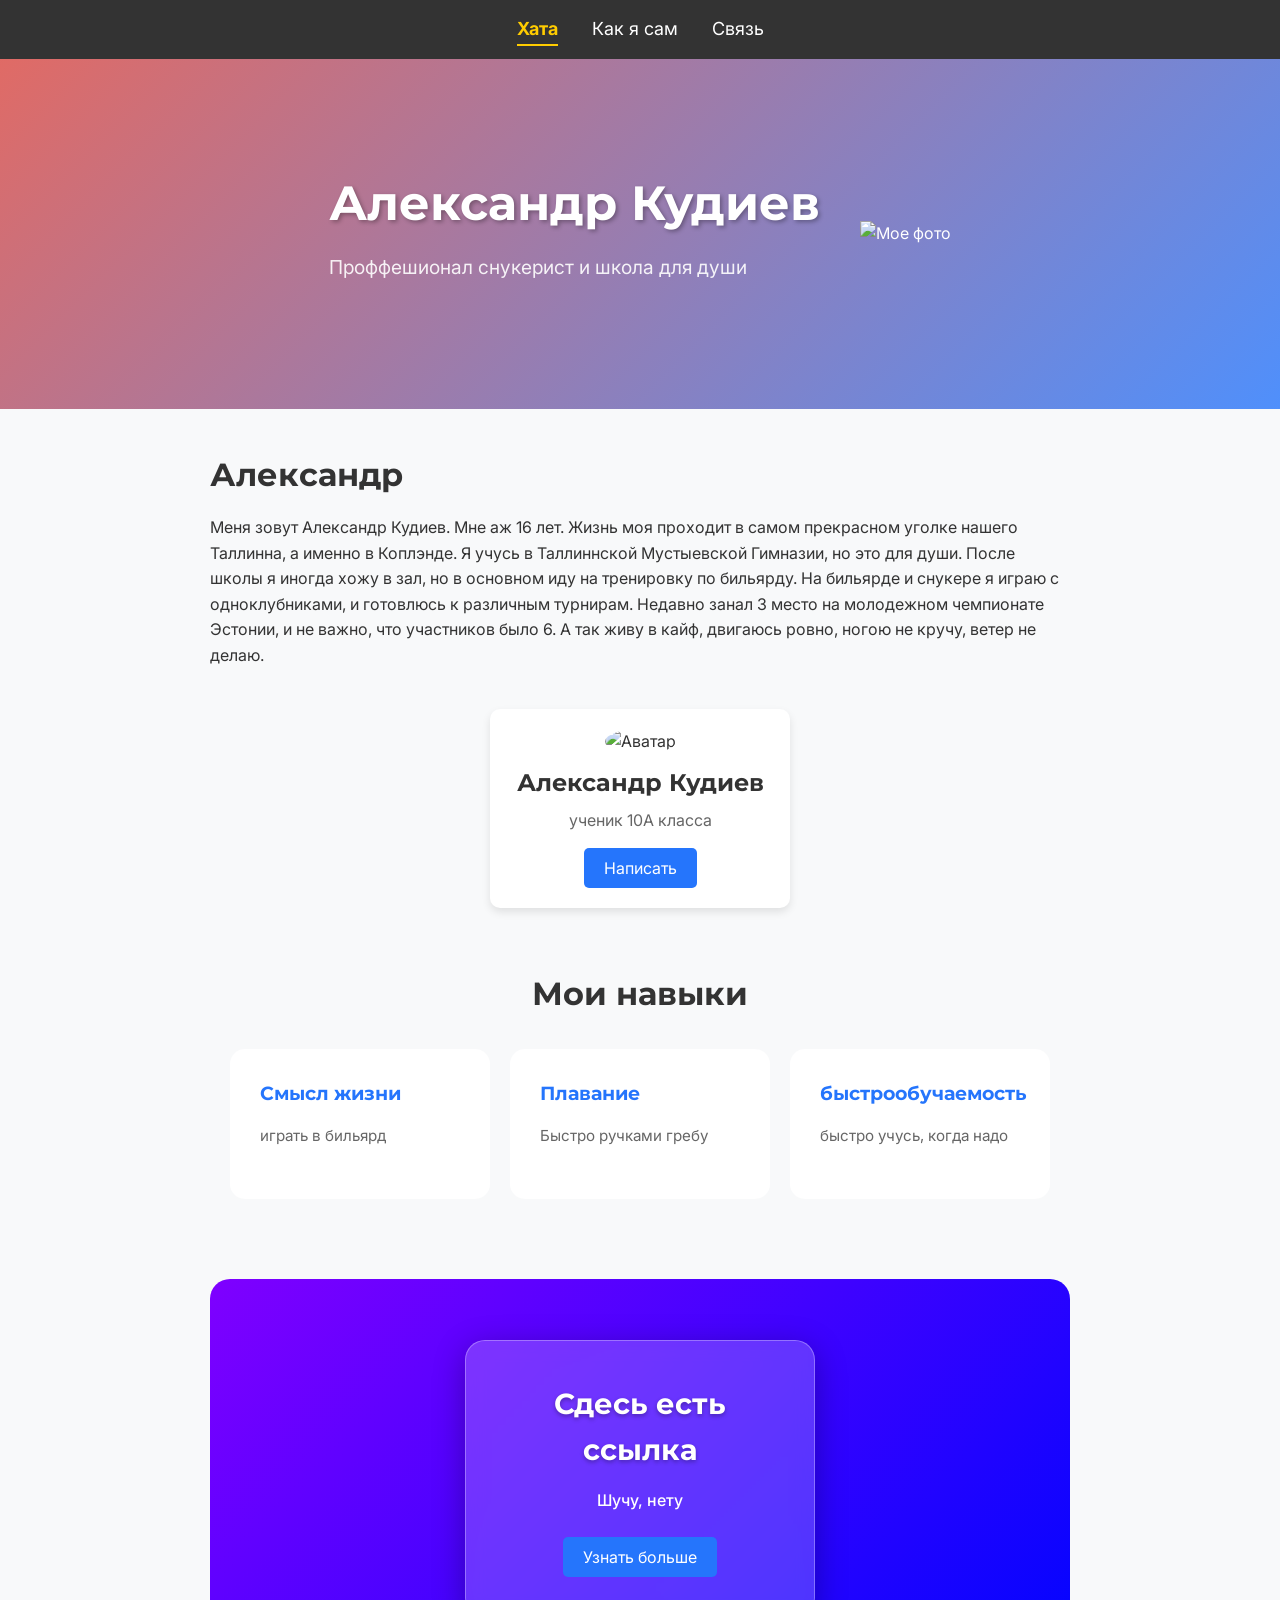
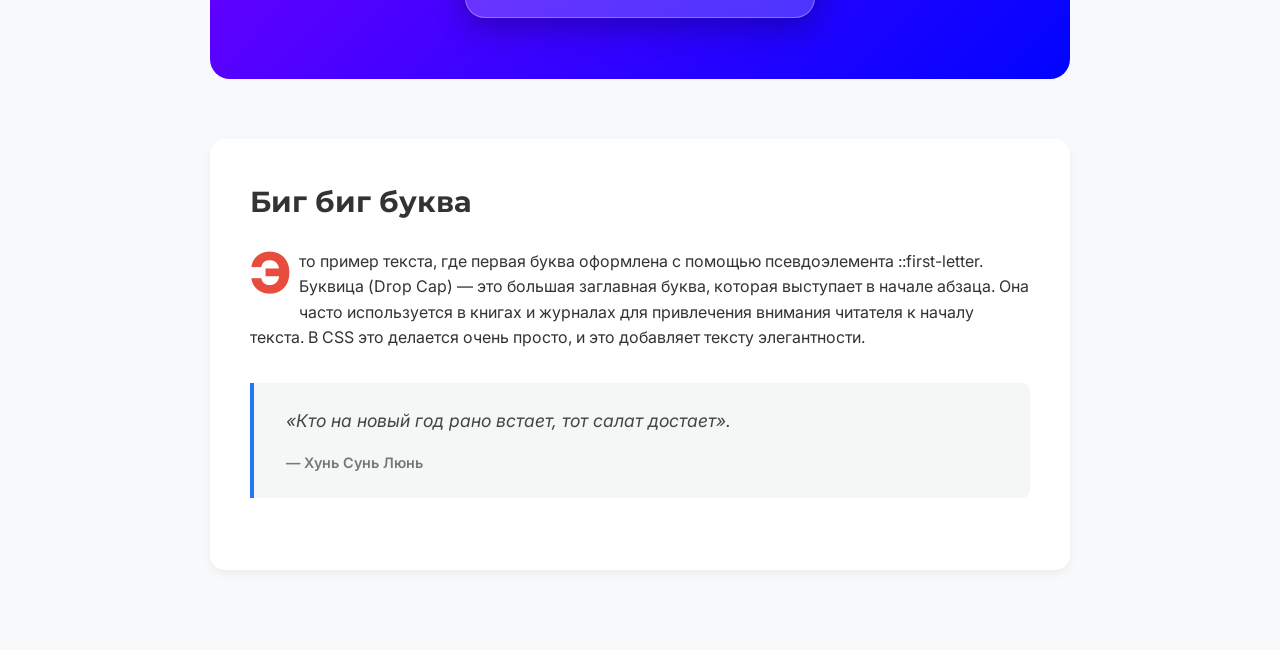
==== domaska/index.html @ 661a5166 "Rename мойсайт.index.html to index.html" ====
<!DOCTYPE html>
<html lang="ru">
<head>
    <meta charset="UTF-8">
    <meta name="viewport" content="width=device-width, initial-scale=1.0">
    <title>Моя работа</title>
    
    <link rel="preconnect" href="https://fonts.googleapis.com">
    <link rel="preconnect" href="https://fonts.gstatic.com" crossorigin>
    <link href="https://fonts.googleapis.com/css2?family=Inter:wght@400;600&family=Montserrat:wght@400;600;800&display=swap" rel="stylesheet">
    
    <link rel="stylesheet" href="сайт.style.css">
</head>
<body>
  
    <nav class="navbar">
        <a href="#" class="nav-link active">Хата</a>
        <a href="#" class="nav-link">Как я сам</a>
        <a href="#" class="nav-link">Связь</a>
    </nav>

    <header class="hero-banner">
        <div class="hero-content">
            <h1>Александр Кудиев</h1>
            <p>Проффешионал снукерист и школа для души</p>
        </div>
        <img src="https://lh3.googleusercontent.com/a/ACg8ocIlzBr3zGoqBtkpDYKRX9ZvSMDH-c_WpiKEwqJZLZ1Be-PeHKM=s360-c-no" alt="Мое фото" class=".cova-photo">
    </header>

    <div class="content-wrapper">
        
        <h1>Александр</h1>
        <p>
            Меня зовут Александр Кудиев. Мне аж 16 лет. Жизнь моя проходит в самом прекрасном уголке 
            нашего Таллинна, а именно в Коплэнде. Я учусь в Таллиннской Мустыевской Гимназии, но
            это для души. После школы я иногда хожу в зал, но в основном иду на тренировку по бильярду. 
            На бильярде и снукере я играю с одноклубниками, и готовлюсь к различным турнирам. Недавно
            занал 3 место на молодежном чемпионате Эстонии, и не важно, что участников было 6. А так 
            живу в кайф, двигаюсь ровно, ногою не кручу, ветер не делаю.
        </p>

        
        <div class="profile-card">
            <img src="https://github.com/Lagushkaa0/First.projekt/blob/main/myphotoprofil.jpg?raw=true" alt="Аватар" width="100" height="100">
            <h2>Александр Кудиев</h2>
            <p>ученик 10А класса</p>
            <button class="btn btn-primary">Написать</button>
        </div>

        <section class="features">
            <h2>Мои навыки</h2>
            <div class="cards-grid">
                <div class="card">
                    <h3>Смысл жизни</h3>
                    <p>играть в бильярд</p>
                </div>
                <div class="card">
                    <h3>Плавание</h3>
                    <p>Быстро ручками гребу</p>
                </div>
                <div class="card">
                    <h3>быстрообучаемость</h3>
                    <p>быстро учусь, когда надо</p>
                </div>
            </div>
        </section>

        <section class="glass-section">
            <div class="glass-bg-image"></div> 
            <div class="glass-card">
                <h3>Сдесь есть ссылка</h3>
                <p>Шучу, нету</p>
                <button class="btn btn-primary">Узнать больше</button>
            </div>
        </section>

        <section class="practicum-section">
            <h2>Биг биг буква</h2>
            
            <p class="text-with-dropcap">
                Это пример текста, где первая буква оформлена с помощью псевдоэлемента ::first-letter. 
                Буквица (Drop Cap) — это большая заглавная буква, которая выступает в начале абзаца. 
                Она часто используется в книгах и журналах для привлечения внимания читателя к началу текста. 
                В CSS это делается очень просто, и это добавляет тексту элегантности.
            </p>

            <blockquote class="styled-quote">
                «Кто на новый год рано встает, тот салат достает».
                <cite>— Хунь Сунь Люнь</cite>
            </blockquote>
        </section>

    </div>

</body>
</html>
---- domaska/сайт.style.css ----
html {
    font-size: 16px; 
    scroll-behavior: smooth;
}

* {
    margin: 0;
    padding: 0;
    box-sizing: border-box;
}

body {
    font-family: 'Inter', 'Segoe UI', Tahoma, Geneva, Verdana, sans-serif;
    background-color: #f8f9fa;
    color: #333;
    line-height: 1.6;
}

h1, h2, h3 {
    font-family: 'Montserrat', sans-serif;
}

.navbar {
    background-color: #333;
    padding: 0.9375rem;
    text-align: center;
    position: sticky; 
    top: 0;
    z-index: 100;
}

.nav-link {
    color: white;
    text-decoration: none;
    margin: 0 0.9375rem; /* 15px */
    font-size: 1.125rem; /* 18px */
    padding-bottom: 0.3125rem; /* 5px */
    transition: color 0.3s ease;
}

.nav-link:hover {
    color: #ffcc00;
}

.nav-link.active {
    color: #ffcc00;
    font-weight: bold;
    border-bottom: 0.125rem solid #ffcc00; /* 2px */
}

.content-wrapper {
    max-width: 56.25rem; /* 900px */
    margin: 0 auto;
    padding: 2.5rem 1.25rem; /* 40px 20px */
}

h1 {
    margin-bottom: 0.9375rem; /* 15px */
}

p {
    margin-bottom: 1.25rem; /* 20px */
}

.hero-banner {
    background-image: 
        linear-gradient(135deg, rgba(218, 71, 64, 0.8) 0%, rgba(37, 117, 252, 0.8) 100%),
        url(https://encrypted-tbn0.gstatic.com/images?q=tbn:ANd9GcQ7-mWv22HwlrdWGj_Y6lWr2LLahL029Usk2l9ktryr_wyAW8k8VAzBsfA&s=10);
    background-size: cover;
    background-position: center;
    color: white;
    padding: 3.75rem 1.25rem; /* 60px 20px */
    display: flex;
    align-items: center;
    justify-content: center;
    gap: 2.5rem; /* 40px */
    min-height: 21.875rem; /* 350px */
}

.hero-content h1 {
    font-size: 3rem; /* 48px */
    margin-bottom: 0.625rem; /* 10px */
    text-shadow: 0.125rem 0.125rem 0.25rem rgba(0,0,0,0.3); /* 2px 2px 4px */
}

.hero-content p {
    font-size: 1.2rem; /* 19.2px */
    opacity: 0.9;
}

.cova-photo {
    width: 11.25rem; /* 180px */
    height: 11.25rem; /* 180px */
    border-radius: 50%;
    object-fit: cover;
    border: 0.3125rem solid rgba(255, 255, 255, 0.5); /* 5px */
    box-shadow: 0 0.625rem 1.25rem rgba(0,0,0,0.3); /* 0 10px 20px */
}


.profile-card {
    width: 18.75rem; /* 300px */
    background-color: #ffffff;
    border-radius: 0.625rem; /* 10px */
    padding: 1.25rem; /* 20px */
    text-align: center;
    box-shadow: 0 0.25rem 0.5rem rgba(0,0,0,0.1); /* 0 4px 8px */
    margin: 2.5rem auto; /* 40px */
}

.profile-card img {
    border-radius: 50%; 
    margin-bottom: 0.625rem; /* 10px */
}

.profile-card h2 {
    margin-bottom: 0.3125rem; /* 5px */
}

.profile-card p {
    margin-bottom: 0.9375rem; /* 15px */
    color: #666;
}

.btn {
    display: inline-block;
    padding: 0.625rem 1.25rem; /* 10px 20px */
    border: none;
    border-radius: 0.3125rem; /* 5px */
    font-size: 1rem; /* 16px */
    font-family: inherit;
    cursor: pointer;
    transition: background-color 0.3s ease; 
}

.btn-primary {
    background-color: #2575fc;
    color: white;
}

.btn-primary:hover {
    background-color: #1a5bbd;
}

.features {
    margin-top: 3.75rem; /* 60px */
}

.features h2 {
    text-align: center;
    margin-bottom: 1.875rem; /* 30px */
    font-size: 2rem; /* 32px */
}

.cards-grid {
    display: flex;
    gap: 1.25rem; /* 20px */
    justify-content: center;
    flex-wrap: wrap;
}

.card {
    background-color: #ffffff;
    padding: 1.875rem; /* 30px */
    border-radius: 0.9375rem; /* 15px */
    width: 16.25rem; /* 260px */
}

.card h3 {
    margin-bottom: 0.9375rem; /* 15px */
    color: #2575fc;
}

.card p {
    color: #666;
    font-size: 0.95rem; /* 15.2px */
}

.card:hover {
    transform: translateY(-0.625rem); /* -10px */
    box-shadow: 0 1.25rem 1.5625rem -0.3125rem rgba(0,0,0,0.15), 0 0.625rem 0.625rem -0.3125rem rgba(0,0,0,0.04); 
    border-top-color: #ffcc00; 
}

.glass-section {
    position: relative;
    height: 25rem; /* 400px */
    margin-top: 5rem; /* 80px */
    margin-bottom: 2.5rem; /* 40px */
    border-radius: 1.25rem; /* 20px */
    overflow: hidden;
    display: flex;
    align-items: center;
    justify-content: center;
}

.glass-bg-image {
    position: absolute;
    top: 0; left: 0; right: 0; bottom: 0;
    background: linear-gradient(135deg, #7F00FF 0%, #0004ff 100%); 
    z-index: 1;
}

.glass-card {
    position: relative;
    z-index: 2;
    width: 21.875rem; /* 350px */
    padding: 2.5rem; /* 40px */
    border-radius: 1.25rem; /* 20px */
    
    background: rgba(255, 255, 255, 0.2); 
    backdrop-filter: blur(10px); 
    -webkit-backdrop-filter: blur(10px); 
    border: 0.0625rem solid rgba(255, 255, 255, 0.3); /* 1px */
    box-shadow: 0 0.5rem 2rem 0 rgba(0, 0, 0, 0.3); /* 0 8px 32px */
    
    color: white;
    text-align: center;
}

.glass-card h3 {
    font-size: 1.8rem; /* 28.8px */
    margin-bottom: 0.9375rem; /* 15px */
    text-shadow: 0 0.125rem 0.25rem rgba(0,0,0,0.3); /* 0 2px 4px */
}

.glass-card p {
    margin-bottom: 1.5625rem; /* 25px */
    line-height: 1.5;
    font-weight: 500;
}

.practicum-section {
    background-color: #ffffff;
    padding: 2.5rem; /* 40px */
    border-radius: 0.9375rem; /* 15px */
    box-shadow: 0 0.25rem 0.5rem rgba(0,0,0,0.05); /* 0 4px 8px */
    margin-top: 3.75rem; /* 60px */
    margin-bottom: 2.5rem; /* 40px */
}

.practicum-section h2 {
    font-size: 1.8rem; /* 28.8px */
    margin-bottom: 1.5rem; /* 24px */
    color: #333;
}

.practicum-section p {
    font-size: 1rem; /* 16px */
    margin-bottom: 1.5rem; /* 24px */
}

.text-with-dropcap::first-letter {
    font-size: 3.5rem; /* 56px */
    font-weight: 800;
    color: #e74c3c; /* Красный цвет */
    float: left; 
    line-height: 1;
    margin-right: 0.5rem; /* 8px */
    margin-top: -0.2rem; /* -3.2px */
}

.styled-quote {
    background-color: #f4f7f6;
    border-left: 0.3rem solid #2575fc; /* Синяя полоса слева */
    padding: 1.5rem 2rem; /* 24px 32px */
    margin: 2rem 0; /* 32px */
    font-size: 1.1rem; /* 17.6px */
    font-style: italic;
    color: #444;
    border-radius: 0 0.5rem 0.5rem 0; /* 8px */
}

.styled-quote cite {
    display: block;
    margin-top: 1rem; /* 16px */
    font-size: 0.9rem; /* 14.4px */
    font-weight: 600;
    font-style: normal;
    color: #777;
}
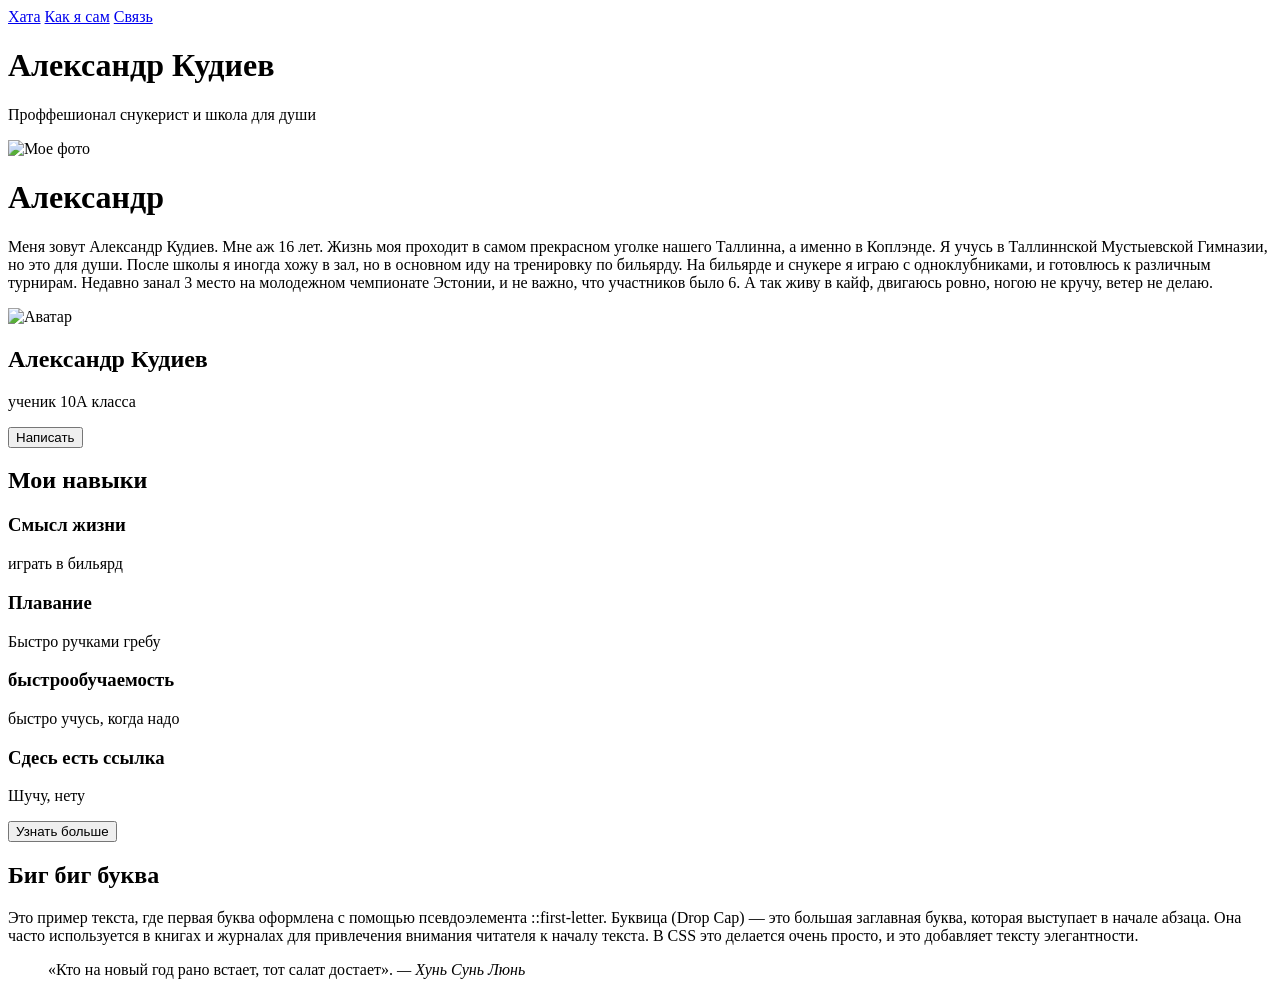
==== commit 34c00416: "Fix HTML structure and update stylesheet link" ====
--- a/domaska/index.html
+++ b/domaska/index.html
@@ -9,7 +9,7 @@
     <link rel="preconnect" href="https://fonts.gstatic.com" crossorigin>
     <link href="https://fonts.googleapis.com/css2?family=Inter:wght@400;600&family=Montserrat:wght@400;600;800&display=swap" rel="stylesheet">
     
-    <link rel="stylesheet" href="сайт.style.css">
+    <link rel="stylesheet" href="style.css">
 </head>
 <body>
   
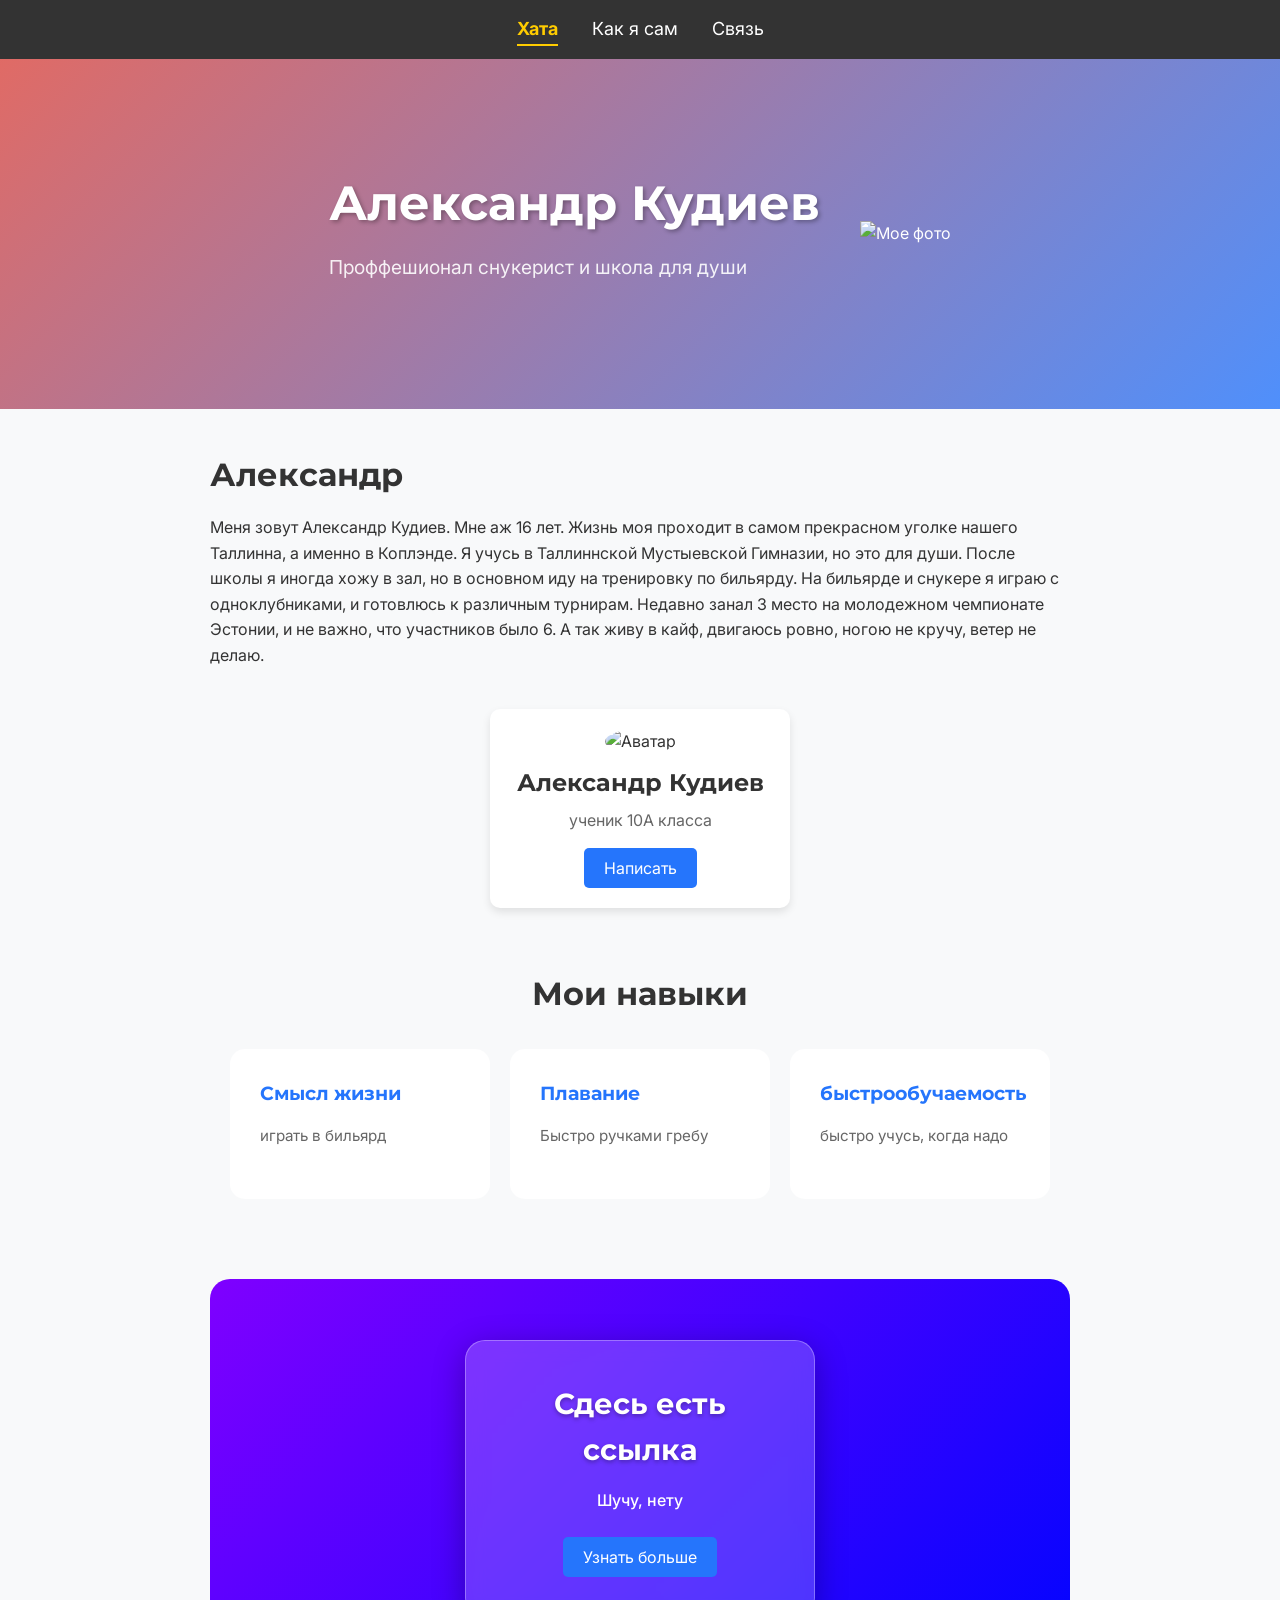
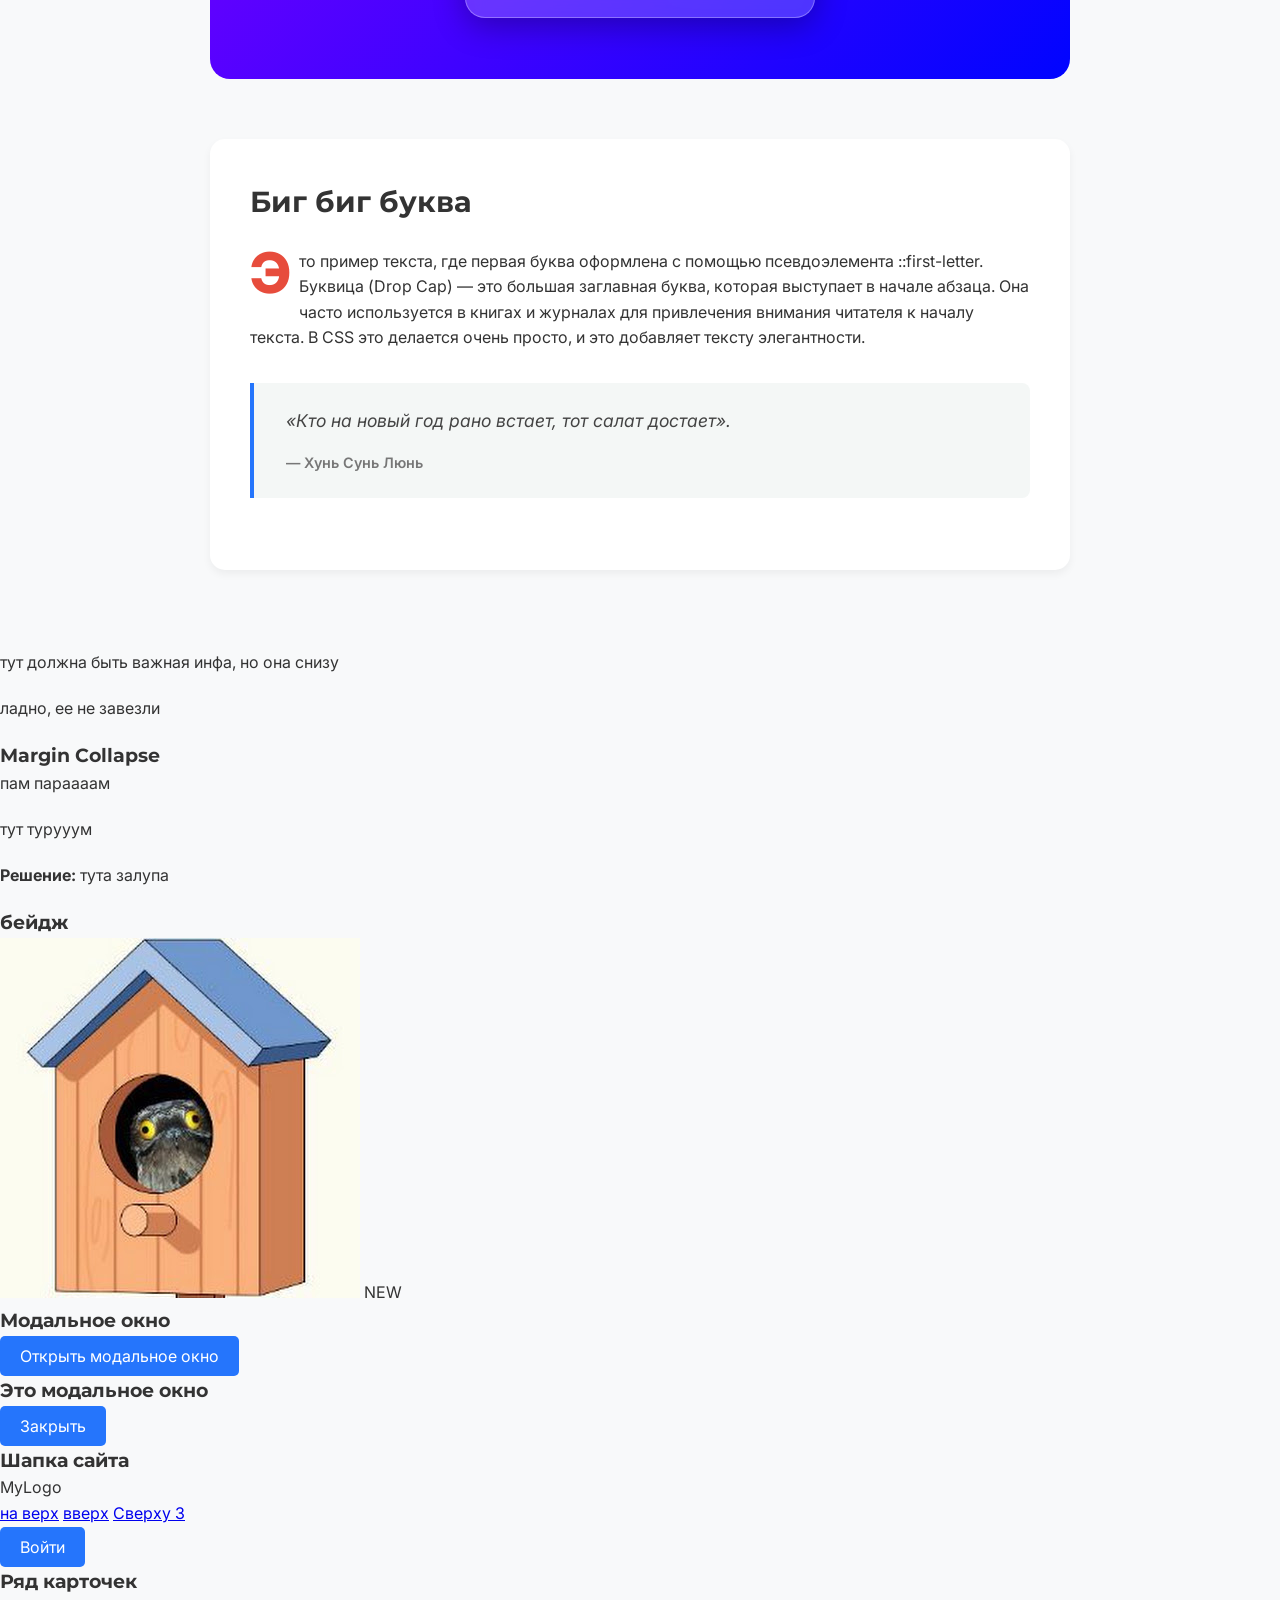
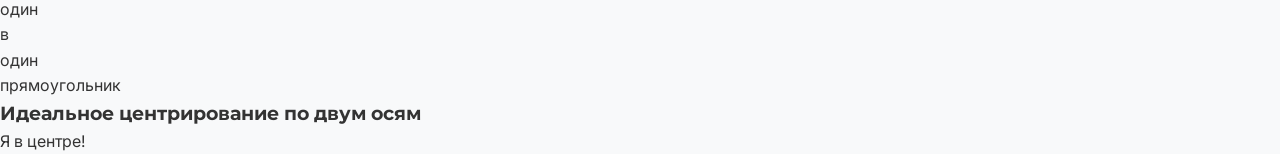
==== commit a2e20ef7: "Add files via upload" ====
--- a/domaska/index.html
+++ b/domaska/index.html
@@ -9,7 +9,7 @@
     <link rel="preconnect" href="https://fonts.gstatic.com" crossorigin>
     <link href="https://fonts.googleapis.com/css2?family=Inter:wght@400;600&family=Montserrat:wght@400;600;800&display=swap" rel="stylesheet">
     
-    <link rel="stylesheet" href="style.css">
+    <link rel="stylesheet" href="сайт.style.css">
 </head>
 <body>
   
@@ -91,6 +91,106 @@
         </section>
 
     </div>
+<div class="practicum-task-wrapper">
+    
+        <div class="task-block">
+            <div class="task-1-box">
+                <p>тут должна быть важная инфа, но она снизу</p>
+            </div>
+        </div>
+
+        <div class="task-block">
+            <div class="task-2-container container">
+                <p>ладно, ее не завезли</p>
+            </div>
+        </div>
+
+        <div class="task-block">
+            <h3> Margin Collapse</h3>
+            <div class="task-3-margin">
+                <div class="box-collapse-1">
+                    <p>пам параааам</p>
+                </div>
+                <div class="box-collapse-2">
+                    <p>тут турууум</p>
+                </div>
+                
+                <div class="solution-note">
+                    <p><strong>Решение:</strong> тута залупа</p>
+                </div>
+            </div>
+        </div>
+    </div>
+
+    <div class="checklist-practicum-wrapper">
+
+        <div class="task-block">
+            <h3>бейдж</h3>
+            <div class="badge-container">
+                <img src="myphotoprofil.jpg" alt="Аватар" class="badge-avatar">
+                <span class="badge">NEW</span>
+            </div>
+        </div>
+
+        <div class="task-block">
+            <h3> Модальное окно</h3>
+            <button class="btn btn-primary" id="openModalBtn">Открыть модальное окно</button>
+
+            <div class="modal-overlay" id="myModal">
+                <div class="modal-window">
+                    <h3>Это модальное окно</h3>
+                    <button class="btn btn-primary" id="closeModalBtn">Закрыть</button>
+                </div>
+            </div>
+        </div>
+    </div>
+
+    <div class="practicum-task-wrapper">
+
+        <div class="task-block">
+            <h3>Шапка сайта</h3>
+            <header class="practicum-header">
+                <div class="logo">MyLogo</div>
+                <nav class="practicum-nav">
+                    <a href="#">на верх</a>
+                    <a href="#">вверх</a>
+                    <a href="#">Сверху 3</a>
+                </nav>
+                <button class="btn btn-primary">Войти</button>
+            </header>
+        </div>
+
+        <div class="task-block">
+            <h3> Ряд карточек</h3>
+            <div class="practicum-cards-container">
+                <div class="practicum-card">один</div>
+                <div class="practicum-card">в</div>
+                <div class="practicum-card">один</div>
+                <div class="practicum-card">прямоугольник</div>
+            </div>
+        </div>
+
+        <div class="task-block">
+            <h3>Идеальное центрирование по двум осям</h3>
+            <div class="practicum-center-box">
+                <div class="practicum-center-content">Я в центре!</div>
+            </div>
+        </div>
+    </div>
+
+    <script>
+        const modal = document.getElementById('myModal');
+        const openBtn = document.getElementById('openModalBtn');
+        const closeBtn = document.getElementById('closeModalBtn');
+
+        openBtn.onclick = function() {
+            modal.style.display = 'flex';
+        }
+
+        closeBtn.onclick = function() {
+            modal.style.display = 'none';
+        }
+    </script>
 
 </body>
-</html>
+</html>
--- a/domaska/сайт.style.css
+++ b/domaska/сайт.style.css
@@ -0,0 +1,281 @@
+html {
+    font-size: 16px; 
+    scroll-behavior: smooth;
+}
+
+* {
+    margin: 0;
+    padding: 0;
+    box-sizing: border-box;
+}
+
+body {
+    font-family: 'Inter', 'Segoe UI', Tahoma, Geneva, Verdana, sans-serif;
+    background-color: #f8f9fa;
+    color: #333;
+    line-height: 1.6;
+}
+
+h1, h2, h3 {
+    font-family: 'Montserrat', sans-serif;
+}
+
+.navbar {
+    background-color: #333;
+    padding: 0.9375rem;
+    text-align: center;
+    position: sticky; 
+    top: 0;
+    z-index: 100;
+}
+
+.nav-link {
+    color: white;
+    text-decoration: none;
+    margin: 0 0.9375rem; /* 15px */
+    font-size: 1.125rem; /* 18px */
+    padding-bottom: 0.3125rem; /* 5px */
+    transition: color 0.3s ease;
+}
+
+.nav-link:hover {
+    color: #ffcc00;
+}
+
+.nav-link.active {
+    color: #ffcc00;
+    font-weight: bold;
+    border-bottom: 0.125rem solid #ffcc00; /* 2px */
+}
+
+.content-wrapper {
+    max-width: 56.25rem; /* 900px */
+    margin: 0 auto;
+    padding: 2.5rem 1.25rem; /* 40px 20px */
+}
+
+h1 {
+    margin-bottom: 0.9375rem; /* 15px */
+}
+
+p {
+    margin-bottom: 1.25rem; /* 20px */
+}
+
+.hero-banner {
+    background-image: 
+        linear-gradient(135deg, rgba(218, 71, 64, 0.8) 0%, rgba(37, 117, 252, 0.8) 100%),
+        url(https://encrypted-tbn0.gstatic.com/images?q=tbn:ANd9GcQ7-mWv22HwlrdWGj_Y6lWr2LLahL029Usk2l9ktryr_wyAW8k8VAzBsfA&s=10);
+    background-size: cover;
+    background-position: center;
+    color: white;
+    padding: 3.75rem 1.25rem; /* 60px 20px */
+    display: flex;
+    align-items: center;
+    justify-content: center;
+    gap: 2.5rem; /* 40px */
+    min-height: 21.875rem; /* 350px */
+}
+
+.hero-content h1 {
+    font-size: 3rem; /* 48px */
+    margin-bottom: 0.625rem; /* 10px */
+    text-shadow: 0.125rem 0.125rem 0.25rem rgba(0,0,0,0.3); /* 2px 2px 4px */
+}
+
+.hero-content p {
+    font-size: 1.2rem; /* 19.2px */
+    opacity: 0.9;
+}
+
+.cova-photo {
+    width: 11.25rem; /* 180px */
+    height: 11.25rem; /* 180px */
+    border-radius: 50%;
+    object-fit: cover;
+    border: 0.3125rem solid rgba(255, 255, 255, 0.5); /* 5px */
+    box-shadow: 0 0.625rem 1.25rem rgba(0,0,0,0.3); /* 0 10px 20px */
+}
+
+
+.profile-card {
+    width: 18.75rem; /* 300px */
+    background-color: #ffffff;
+    border-radius: 0.625rem; /* 10px */
+    padding: 1.25rem; /* 20px */
+    text-align: center;
+    box-shadow: 0 0.25rem 0.5rem rgba(0,0,0,0.1); /* 0 4px 8px */
+    margin: 2.5rem auto; /* 40px */
+}
+
+.profile-card img {
+    border-radius: 50%; 
+    margin-bottom: 0.625rem; /* 10px */
+}
+
+.profile-card h2 {
+    margin-bottom: 0.3125rem; /* 5px */
+}
+
+.profile-card p {
+    margin-bottom: 0.9375rem; /* 15px */
+    color: #666;
+}
+
+.btn {
+    display: inline-block;
+    padding: 0.625rem 1.25rem; /* 10px 20px */
+    border: none;
+    border-radius: 0.3125rem; /* 5px */
+    font-size: 1rem; /* 16px */
+    font-family: inherit;
+    cursor: pointer;
+    transition: background-color 0.3s ease; 
+}
+
+.btn-primary {
+    background-color: #2575fc;
+    color: white;
+}
+
+.btn-primary:hover {
+    background-color: #1a5bbd;
+}
+
+.features {
+    margin-top: 3.75rem; /* 60px */
+}
+
+.features h2 {
+    text-align: center;
+    margin-bottom: 1.875rem; /* 30px */
+    font-size: 2rem; /* 32px */
+}
+
+.cards-grid {
+    display: flex;
+    gap: 1.25rem; /* 20px */
+    justify-content: center;
+    flex-wrap: wrap;
+}
+
+.card {
+    background-color: #ffffff;
+    padding: 1.875rem; /* 30px */
+    border-radius: 0.9375rem; /* 15px */
+    width: 16.25rem; /* 260px */
+}
+
+.card h3 {
+    margin-bottom: 0.9375rem; /* 15px */
+    color: #2575fc;
+}
+
+.card p {
+    color: #666;
+    font-size: 0.95rem; /* 15.2px */
+}
+
+.card:hover {
+    transform: translateY(-0.625rem); /* -10px */
+    box-shadow: 0 1.25rem 1.5625rem -0.3125rem rgba(0,0,0,0.15), 0 0.625rem 0.625rem -0.3125rem rgba(0,0,0,0.04); 
+    border-top-color: #ffcc00; 
+}
+
+.glass-section {
+    position: relative;
+    height: 25rem; /* 400px */
+    margin-top: 5rem; /* 80px */
+    margin-bottom: 2.5rem; /* 40px */
+    border-radius: 1.25rem; /* 20px */
+    overflow: hidden;
+    display: flex;
+    align-items: center;
+    justify-content: center;
+}
+
+.glass-bg-image {
+    position: absolute;
+    top: 0; left: 0; right: 0; bottom: 0;
+    background: linear-gradient(135deg, #7F00FF 0%, #0004ff 100%); 
+    z-index: 1;
+}
+
+.glass-card {
+    position: relative;
+    z-index: 2;
+    width: 21.875rem; /* 350px */
+    padding: 2.5rem; /* 40px */
+    border-radius: 1.25rem; /* 20px */
+    
+    background: rgba(255, 255, 255, 0.2); 
+    backdrop-filter: blur(10px); 
+    -webkit-backdrop-filter: blur(10px); 
+    border: 0.0625rem solid rgba(255, 255, 255, 0.3); /* 1px */
+    box-shadow: 0 0.5rem 2rem 0 rgba(0, 0, 0, 0.3); /* 0 8px 32px */
+    
+    color: white;
+    text-align: center;
+}
+
+.glass-card h3 {
+    font-size: 1.8rem; /* 28.8px */
+    margin-bottom: 0.9375rem; /* 15px */
+    text-shadow: 0 0.125rem 0.25rem rgba(0,0,0,0.3); /* 0 2px 4px */
+}
+
+.glass-card p {
+    margin-bottom: 1.5625rem; /* 25px */
+    line-height: 1.5;
+    font-weight: 500;
+}
+
+.practicum-section {
+    background-color: #ffffff;
+    padding: 2.5rem; /* 40px */
+    border-radius: 0.9375rem; /* 15px */
+    box-shadow: 0 0.25rem 0.5rem rgba(0,0,0,0.05); /* 0 4px 8px */
+    margin-top: 3.75rem; /* 60px */
+    margin-bottom: 2.5rem; /* 40px */
+}
+
+.practicum-section h2 {
+    font-size: 1.8rem; /* 28.8px */
+    margin-bottom: 1.5rem; /* 24px */
+    color: #333;
+}
+
+.practicum-section p {
+    font-size: 1rem; /* 16px */
+    margin-bottom: 1.5rem; /* 24px */
+}
+
+.text-with-dropcap::first-letter {
+    font-size: 3.5rem; /* 56px */
+    font-weight: 800;
+    color: #e74c3c; /* Красный цвет */
+    float: left; 
+    line-height: 1;
+    margin-right: 0.5rem; /* 8px */
+    margin-top: -0.2rem; /* -3.2px */
+}
+
+.styled-quote {
+    background-color: #f4f7f6;
+    border-left: 0.3rem solid #2575fc; /* Синяя полоса слева */
+    padding: 1.5rem 2rem; /* 24px 32px */
+    margin: 2rem 0; /* 32px */
+    font-size: 1.1rem; /* 17.6px */
+    font-style: italic;
+    color: #444;
+    border-radius: 0 0.5rem 0.5rem 0; /* 8px */
+}
+
+.styled-quote cite {
+    display: block;
+    margin-top: 1rem; /* 16px */
+    font-size: 0.9rem; /* 14.4px */
+    font-weight: 600;
+    font-style: normal;
+    color: #777;
+}
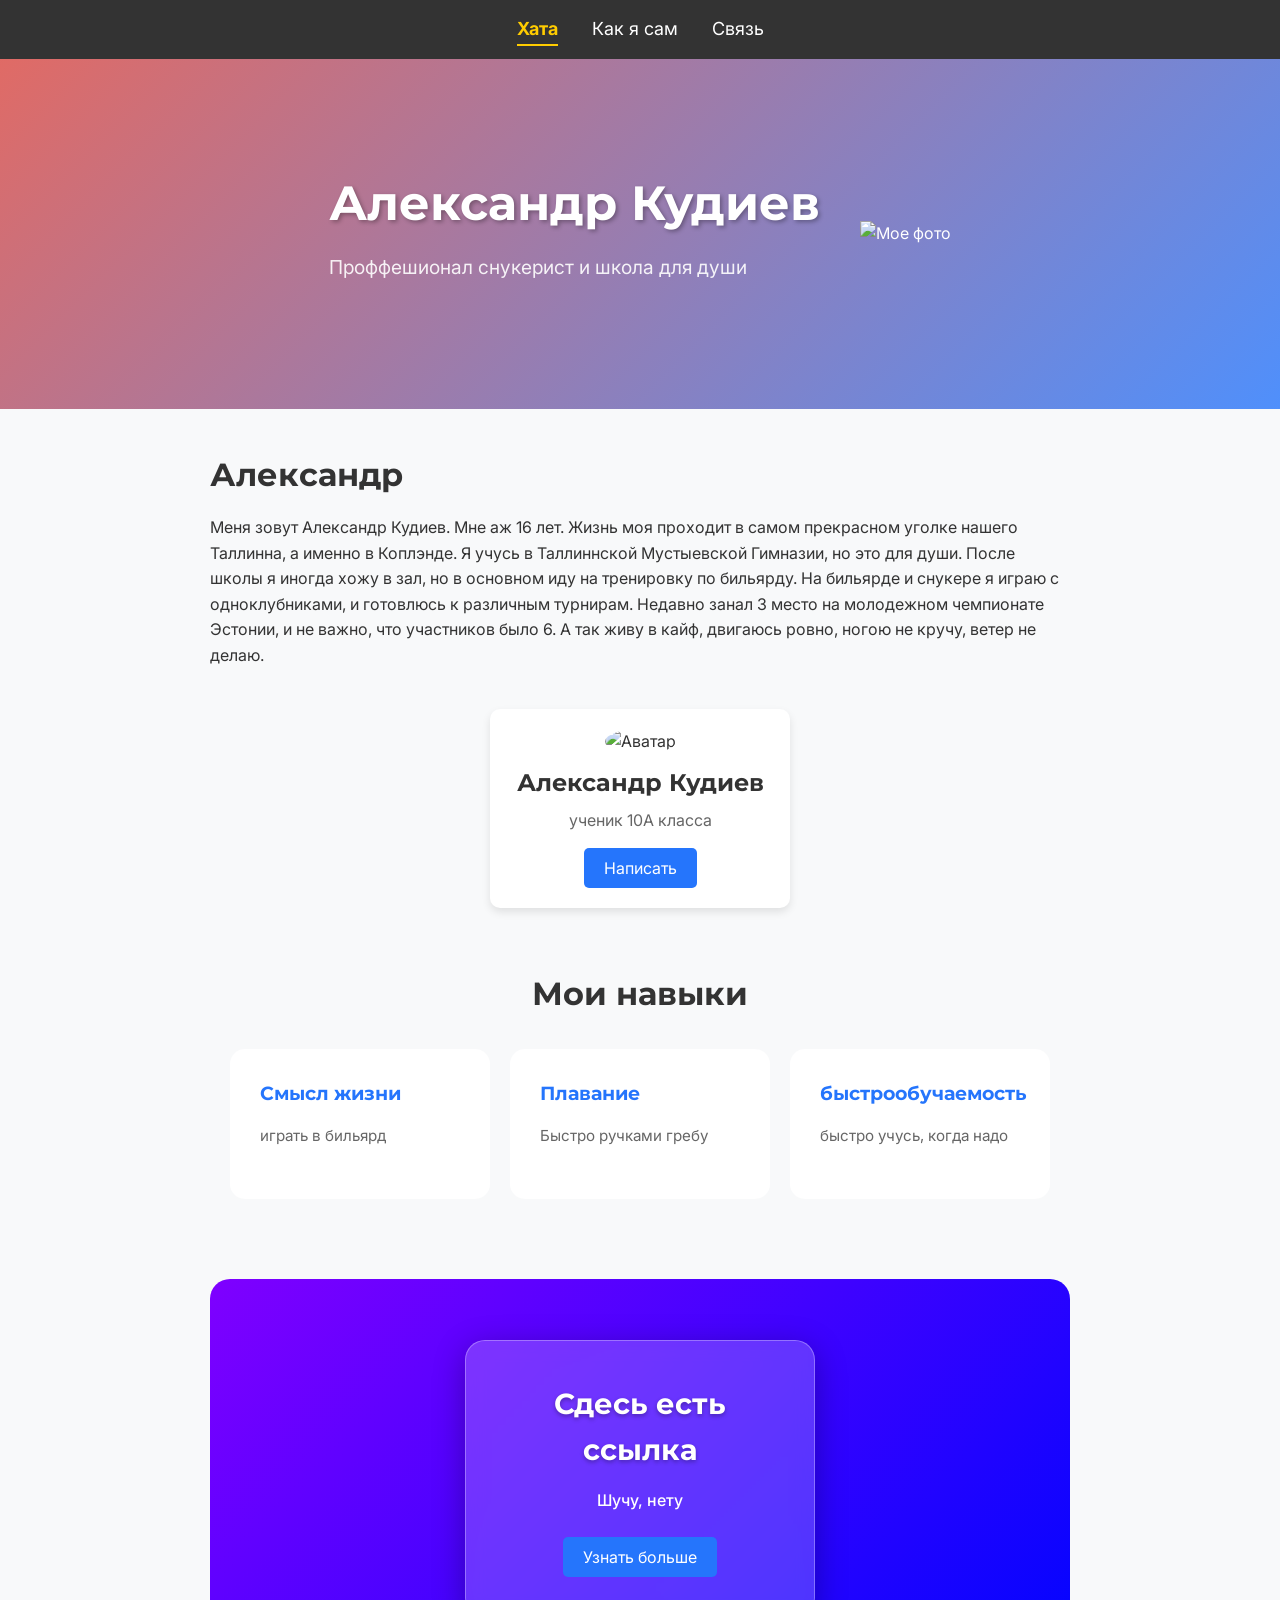
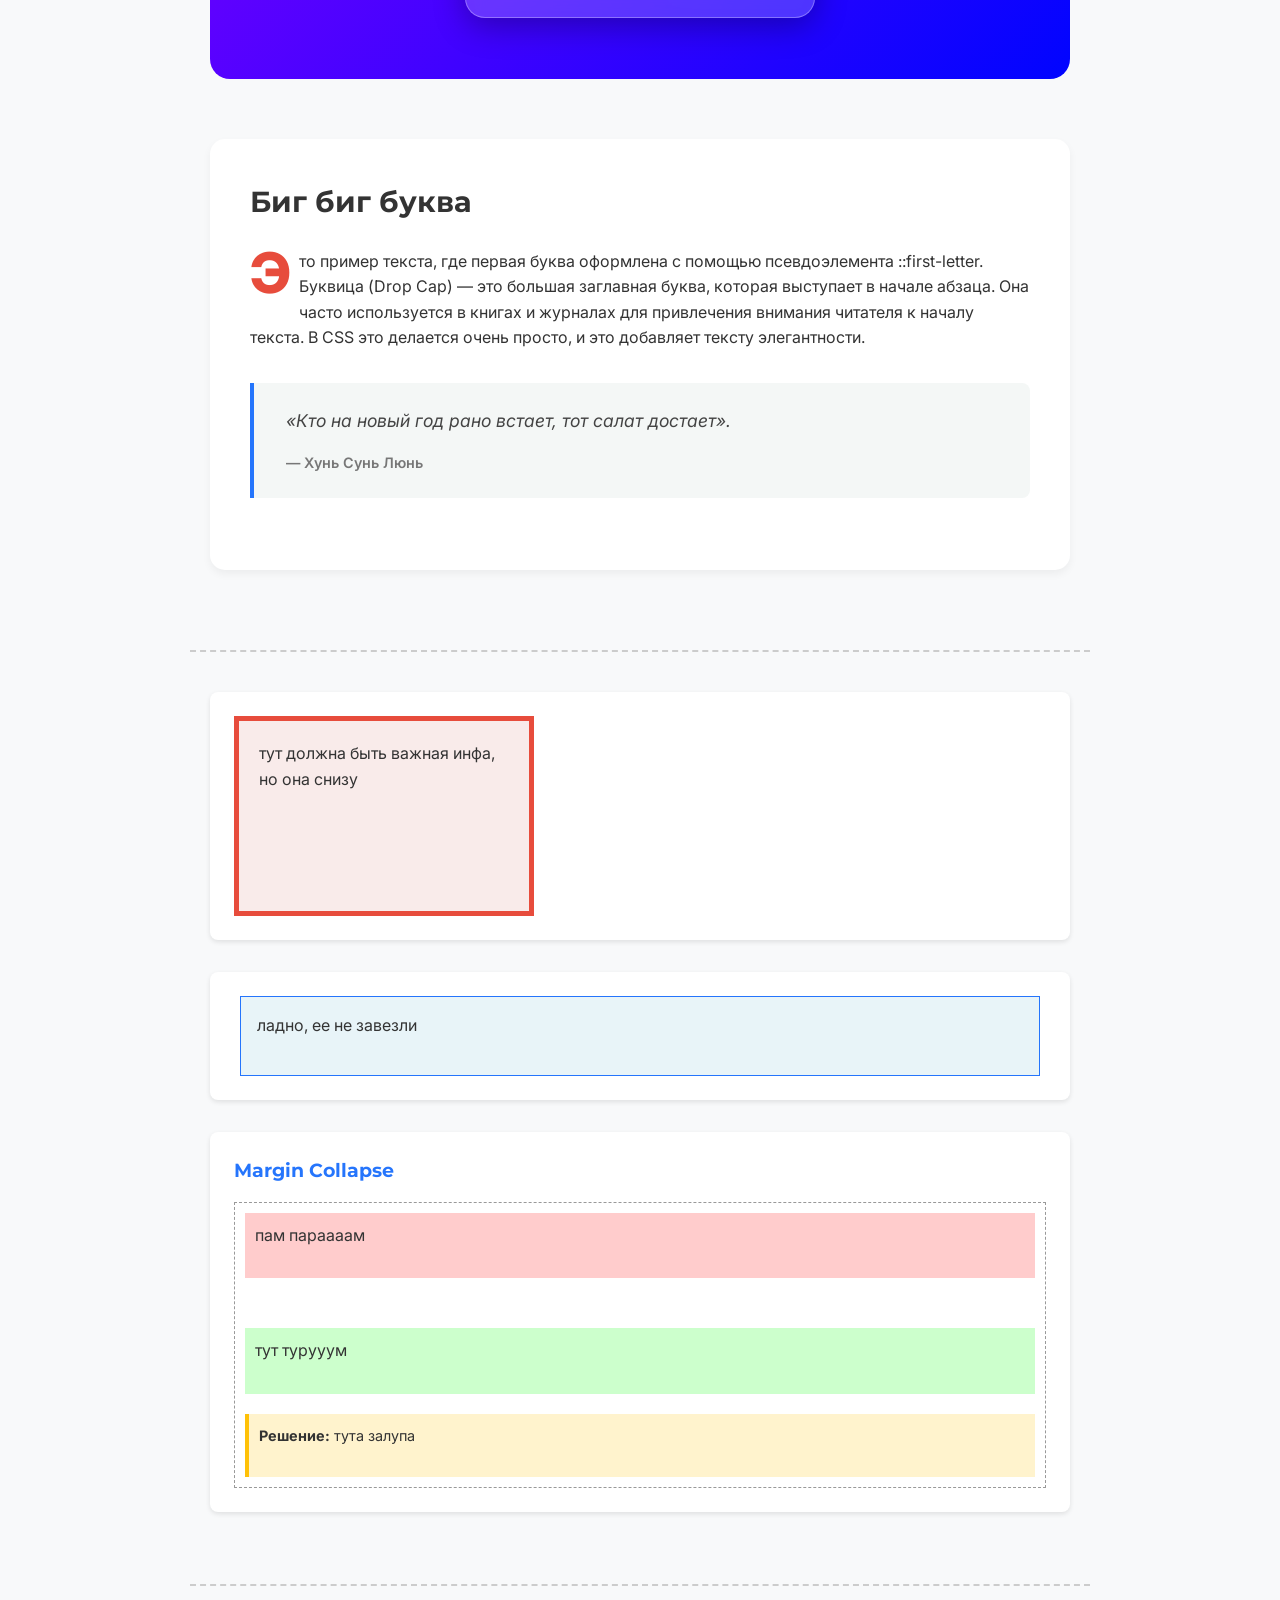
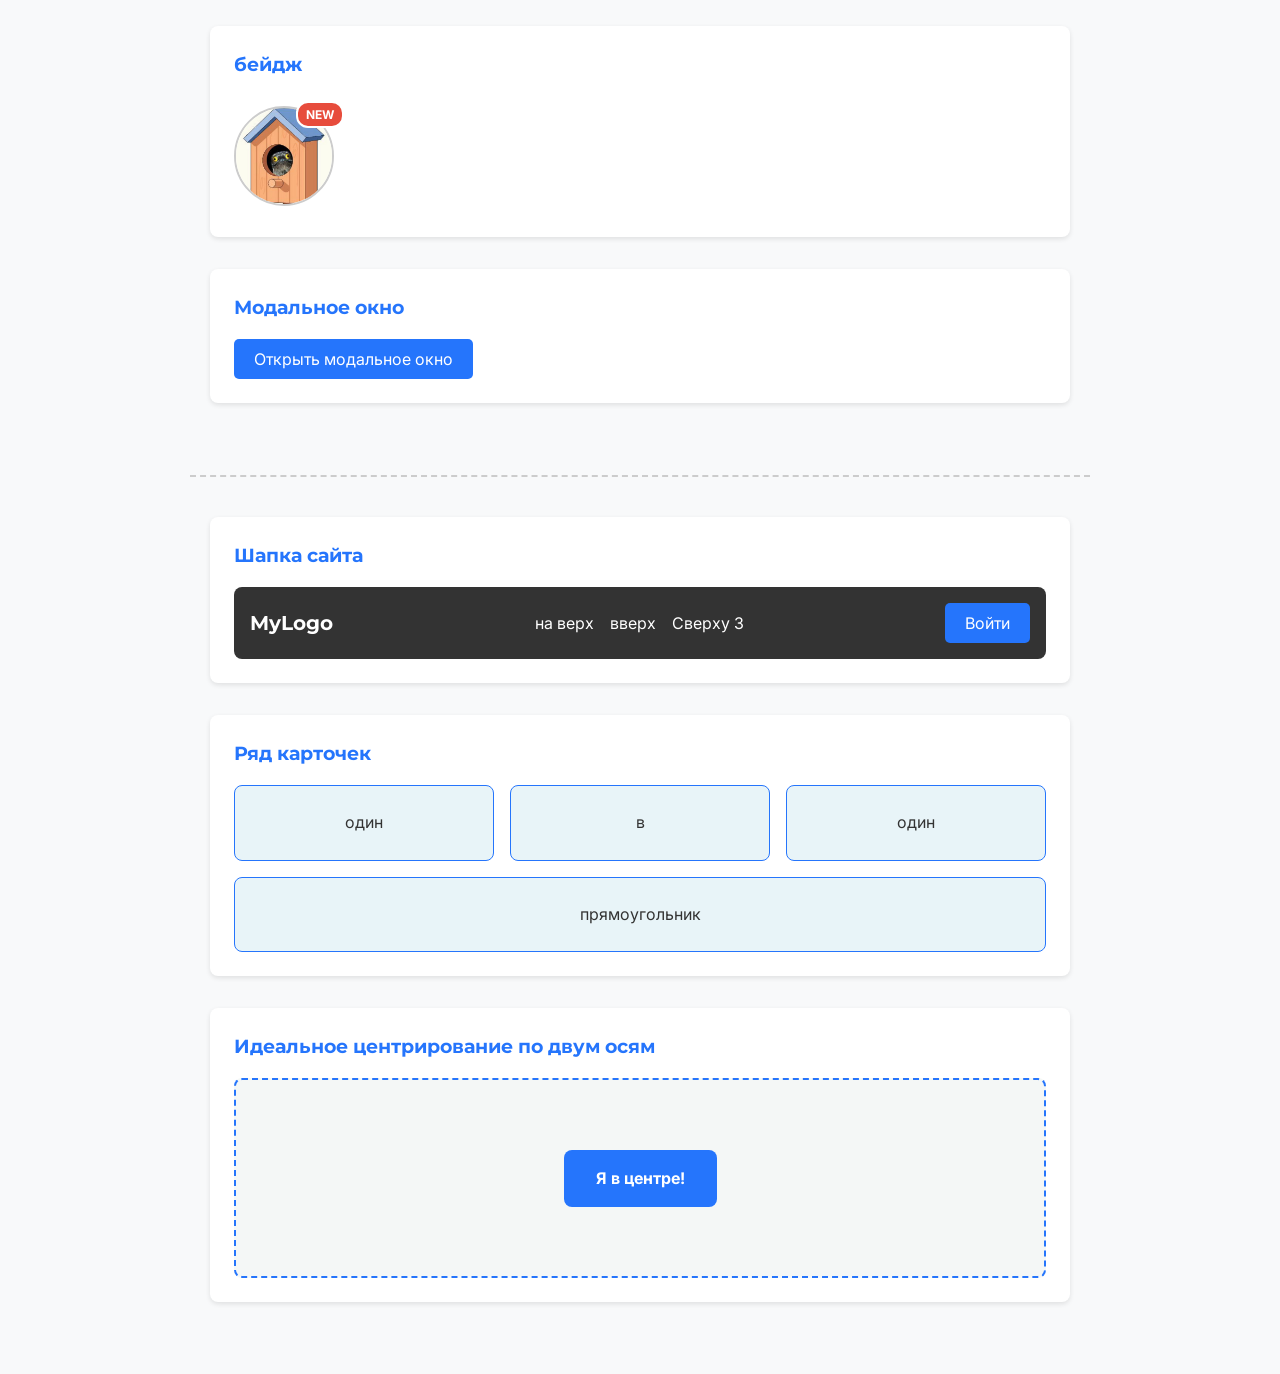
==== commit 4fb9be51: "Update index.html" ====
--- a/domaska/index.html
+++ b/domaska/index.html
@@ -9,7 +9,7 @@
     <link rel="preconnect" href="https://fonts.gstatic.com" crossorigin>
     <link href="https://fonts.googleapis.com/css2?family=Inter:wght@400;600&family=Montserrat:wght@400;600;800&display=swap" rel="stylesheet">
     
-    <link rel="stylesheet" href="сайт.style.css">
+    <link rel="stylesheet" href="style.css">
 </head>
 <body>
   
@@ -193,4 +193,4 @@
     </script>
 
 </body>
-</html>+</html>
--- a/domaska/style.css
+++ b/domaska/style.css
@@ -0,0 +1,489 @@
+html {
+    font-size: 16px; 
+    scroll-behavior: smooth;
+}
+
+* {
+    margin: 0;
+    padding: 0;
+    box-sizing: border-box;
+}
+
+body {
+    font-family: 'Inter', 'Segoe UI', Tahoma, Geneva, Verdana, sans-serif;
+    background-color: #f8f9fa;
+    color: #333;
+    line-height: 1.6;
+}
+
+h1, h2, h3 {
+    font-family: 'Montserrat', sans-serif;
+}
+
+.navbar {
+    background-color: #333;
+    padding: 0.9375rem;
+    text-align: center;
+    position: sticky; 
+    top: 0;
+    z-index: 100;
+}
+
+.nav-link {
+    color: white;
+    text-decoration: none;
+    margin: 0 0.9375rem; 
+    font-size: 1.125rem;
+    padding-bottom: 0.3125rem; 
+    transition: color 0.3s ease;
+}
+
+.nav-link:hover {
+    color: #ffcc00;
+}
+
+.nav-link.active {
+    color: #ffcc00;
+    font-weight: bold;
+    border-bottom: 0.125rem solid #ffcc00; 
+}
+
+.content-wrapper {
+    max-width: 56.25rem; 
+    margin: 0 auto;
+    padding: 2.5rem 1.25rem;
+}
+
+h1 {
+    margin-bottom: 0.9375rem; 
+}
+
+p {
+    margin-bottom: 1.25rem;
+}
+
+.hero-banner {
+    background-image: 
+        linear-gradient(135deg, rgba(218, 71, 64, 0.8) 0%, rgba(37, 117, 252, 0.8) 100%),
+        url(https://encrypted-tbn0.gstatic.com/images?q=tbn:ANd9GcQ7-mWv22HwlrdWGj_Y6lWr2LLahL029Usk2l9ktryr_wyAW8k8VAzBsfA&s=10);
+    background-size: cover;
+    background-position: center;
+    color: white;
+    padding: 3.75rem 1.25rem; 
+    display: flex;
+    align-items: center;
+    justify-content: center;
+    gap: 2.5rem; 
+    min-height: 21.875rem;
+}
+
+.hero-content h1 {
+    font-size: 3rem; 
+    margin-bottom: 0.625rem;
+    text-shadow: 0.125rem 0.125rem 0.25rem rgba(0,0,0,0.3); 
+}
+
+.hero-content p {
+    font-size: 1.2rem; 
+    opacity: 0.9;
+}
+
+.cova-photo {
+    width: 11.25rem; 
+    height: 11.25rem; 
+    border-radius: 50%;
+    object-fit: cover;
+    border: 0.3125rem solid rgba(255, 255, 255, 0.5);
+    box-shadow: 0 0.625rem 1.25rem rgba(0,0,0,0.3);
+}
+
+
+.profile-card {
+    width: 18.75rem; 
+    background-color: #ffffff;
+    border-radius: 0.625rem;
+    padding: 1.25rem; 
+    text-align: center;
+    box-shadow: 0 0.25rem 0.5rem rgba(0,0,0,0.1);
+    margin: 2.5rem auto; 
+}
+
+.profile-card img {
+    border-radius: 50%; 
+    margin-bottom: 0.625rem;
+}
+
+.profile-card h2 {
+    margin-bottom: 0.3125rem; 
+}
+
+.profile-card p {
+    margin-bottom: 0.9375rem;
+    color: #666;
+}
+
+.btn {
+    display: inline-block;
+    padding: 0.625rem 1.25rem; 
+    border: none;
+    border-radius: 0.3125rem;
+    font-size: 1rem; 
+    font-family: inherit;
+    cursor: pointer;
+    transition: background-color 0.3s ease; 
+}
+
+.btn-primary {
+    background-color: #2575fc;
+    color: white;
+}
+
+.btn-primary:hover {
+    background-color: #1a5bbd;
+}
+
+.features {
+    margin-top: 3.75rem; 
+}
+
+.features h2 {
+    text-align: center;
+    margin-bottom: 1.875rem; 
+    font-size: 2rem;
+}
+
+.cards-grid {
+    display: flex;
+    gap: 1.25rem;
+    justify-content: center;
+    flex-wrap: wrap;
+}
+
+.card {
+    background-color: #ffffff;
+    padding: 1.875rem; 
+    border-radius: 0.9375rem;
+    width: 16.25rem; 
+}
+
+.card h3 {
+    margin-bottom: 0.9375rem;
+    color: #2575fc;
+}
+
+.card p {
+    color: #666;
+    font-size: 0.95rem; 
+}
+
+.card:hover {
+    transform: translateY(-0.625rem);
+    box-shadow: 0 1.25rem 1.5625rem -0.3125rem rgba(0,0,0,0.15), 0 0.625rem 0.625rem -0.3125rem rgba(0,0,0,0.04); 
+    border-top-color: #ffcc00; 
+}
+
+.glass-section {
+    position: relative;
+    height: 25rem;
+    margin-top: 5rem; 
+    margin-bottom: 2.5rem; 
+    border-radius: 1.25rem; 
+    overflow: hidden;
+    display: flex;
+    align-items: center;
+    justify-content: center;
+}
+
+.glass-bg-image {
+    position: absolute;
+    top: 0; left: 0; right: 0; bottom: 0;
+    background: linear-gradient(135deg, #7F00FF 0%, #0004ff 100%); 
+    z-index: 1;
+}
+
+.glass-card {
+    position: relative;
+    z-index: 2;
+    width: 21.875rem; 
+    padding: 2.5rem; 
+    border-radius: 1.25rem; 
+    background: rgba(255, 255, 255, 0.2); 
+    backdrop-filter: blur(10px); 
+    -webkit-backdrop-filter: blur(10px); 
+    border: 0.0625rem solid rgba(255, 255, 255, 0.3); 
+    box-shadow: 0 0.5rem 2rem 0 rgba(0, 0, 0, 0.3);
+    color: white;
+    text-align: center;
+}
+
+.glass-card h3 {
+    font-size: 1.8rem; 
+    margin-bottom: 0.9375rem; 
+    text-shadow: 0 0.125rem 0.25rem rgba(0,0,0,0.3);
+}
+
+.glass-card p {
+    margin-bottom: 1.5625rem;
+    line-height: 1.5;
+    font-weight: 500;
+}
+
+.practicum-section {
+    background-color: #ffffff;
+    padding: 2.5rem; 
+    border-radius: 0.9375rem; 
+    box-shadow: 0 0.25rem 0.5rem rgba(0,0,0,0.05); 
+    margin-top: 3.75rem; 
+    margin-bottom: 2.5rem;
+}
+
+.practicum-section h2 {
+    font-size: 1.8rem;
+    margin-bottom: 1.5rem; 
+    color: #333;
+}
+
+.practicum-section p {
+    font-size: 1rem;
+    margin-bottom: 1.5rem;
+}
+
+.text-with-dropcap::first-letter {
+    font-size: 3.5rem; 
+    font-weight: 800;
+    color: #e74c3c; 
+    float: left; 
+    line-height: 1;
+    margin-right: 0.5rem; 
+    margin-top: -0.2rem;
+}
+
+.styled-quote {
+    background-color: #f4f7f6;
+    border-left: 0.3rem solid #2575fc; 
+    padding: 1.5rem 2rem;
+    margin: 2rem 0;
+    font-size: 1.1rem; 
+    font-style: italic;
+    color: #444;
+    border-radius: 0 0.5rem 0.5rem 0; 
+}
+
+.styled-quote cite {
+    display: block;
+    margin-top: 1rem; 
+    font-size: 0.9rem; 
+    font-weight: 600;
+    font-style: normal;
+    color: #777;
+}
+
+.practicum-task-wrapper {
+    max-width: 56.25rem;
+    margin: 0 auto;
+    padding: 2.5rem 1.25rem;
+    border-top: 2px dashed #ccc;
+}
+
+.practicum-task-wrapper h2 {
+    text-align: center;
+    margin-bottom: 2rem;
+}
+
+.task-block {
+    background: #fff;
+    padding: 1.5rem;
+    margin-bottom: 2rem;
+    border-radius: 0.5rem;
+    box-shadow: 0 2px 5px rgba(0,0,0,0.1);
+}
+
+.task-block h3 {
+    margin-bottom: 1rem;
+    color: #2575fc;
+}
+
+.task-1-box {
+    width: 300px;
+    height: 200px;
+    padding: 20px;
+    border: 5px solid #e74c3c;
+    background-color: #f9ebea;
+    box-sizing: border-box; 
+}
+
+.task-2-container {
+    background-color: #e8f4f8;
+    border: 1px solid #2575fc;
+    padding: 1rem;
+}
+
+.container {
+    max-width: 800px;
+    margin: 0 auto; 
+}
+
+.task-3-margin {
+    border: 1px dashed #999;
+    padding: 10px;
+}
+
+.box-collapse-1 {
+    background-color: #ffcccc;
+    margin-bottom: 30px; 
+    padding: 10px;
+}
+
+.box-collapse-2 {
+    background-color: #ccffcc;
+    margin-top: 50px; 
+    padding: 10px;
+}
+
+.solution-note {
+    margin-top: 20px;
+    background-color: #fff3cd;
+    padding: 10px;
+    border-left: 4px solid #ffc107;
+    font-size: 0.9rem;
+}
+
+.checklist-practicum-wrapper {
+    max-width: 56.25rem;
+    margin: 0 auto;
+    padding: 2.5rem 1.25rem;
+    border-top: 2px dashed #ccc;
+}
+
+.checklist-practicum-wrapper h2 {
+    text-align: center;
+    margin-bottom: 2rem;
+}
+
+.badge-container {
+    position: relative; 
+    display: inline-block;
+    margin-top: 10px;
+}
+
+.badge-avatar {
+    width: 100px;
+    height: 100px;
+    border-radius: 50%;
+    object-fit: cover;
+    border: 2px solid #ccc;
+}
+
+.badge {
+    position: absolute; 
+    top: -5px;
+    right: -10px;
+    background-color: #e74c3c;
+    color: white;
+    padding: 2px 8px;
+    border-radius: 12px;
+    font-size: 12px;
+    font-weight: bold;
+    border: 2px solid #fff;
+}
+
+.modal-overlay {
+    display: none;
+    position: fixed;
+    top: 0;
+    left: 0;
+    width: 100%;
+    height: 100%;
+    background-color: rgba(0, 0, 0, 0.6); 
+    z-index: 2000; 
+   
+    justify-content: center;
+    align-items: center;
+}
+
+.modal-window {
+    background-color: #fff;
+    padding: 30px;
+    border-radius: 10px;
+    width: 90%;
+    max-width: 400px;
+    text-align: center;
+    position: relative;
+    z-index: 2001; 
+    box-shadow: 0 10px 25px rgba(0,0,0,0.5);
+}
+
+.modal-window h3 {
+    margin-bottom: 15px;
+    color: #333;
+}
+
+.modal-window p {
+    margin-bottom: 20px;
+    color: #666;
+}
+
+.practicum-header {
+    display: flex;
+    justify-content: space-between; 
+    align-items: center; 
+    gap: 1rem; 
+    padding: 1rem;
+    background-color: #333;
+    color: white;
+    border-radius: 0.5rem;
+}
+
+.practicum-header .logo {
+    font-weight: bold;
+    font-size: 1.25rem;
+    font-family: 'Montserrat', sans-serif;
+}
+
+.practicum-nav {
+    display: flex;
+    gap: 1rem;
+}
+
+.practicum-nav a {
+    color: white;
+    text-decoration: none;
+}
+
+.practicum-nav a:hover {
+    color: #ffcc00;
+}
+
+.practicum-cards-container {
+    display: flex;
+    flex-wrap: wrap; 
+    gap: 1rem;
+}
+
+.practicum-card {
+    flex: 1 1 240px; 
+    background-color: #e8f4f8;
+    border: 1px solid #2575fc;
+    padding: 1.5rem;
+    border-radius: 0.5rem;
+    text-align: center;
+    box-sizing: border-box;
+}
+
+.practicum-center-box {
+    display: flex;
+    justify-content: center; 
+    align-items: center;     
+    height: 200px; 
+    background-color: #f4f7f6;
+    border: 2px dashed #2575fc;
+    border-radius: 0.5rem;
+}
+
+.practicum-center-content {
+    background-color: #2575fc;
+    color: white;
+    padding: 1rem 2rem;
+    border-radius: 0.5rem;
+    font-weight: bold;
+}
